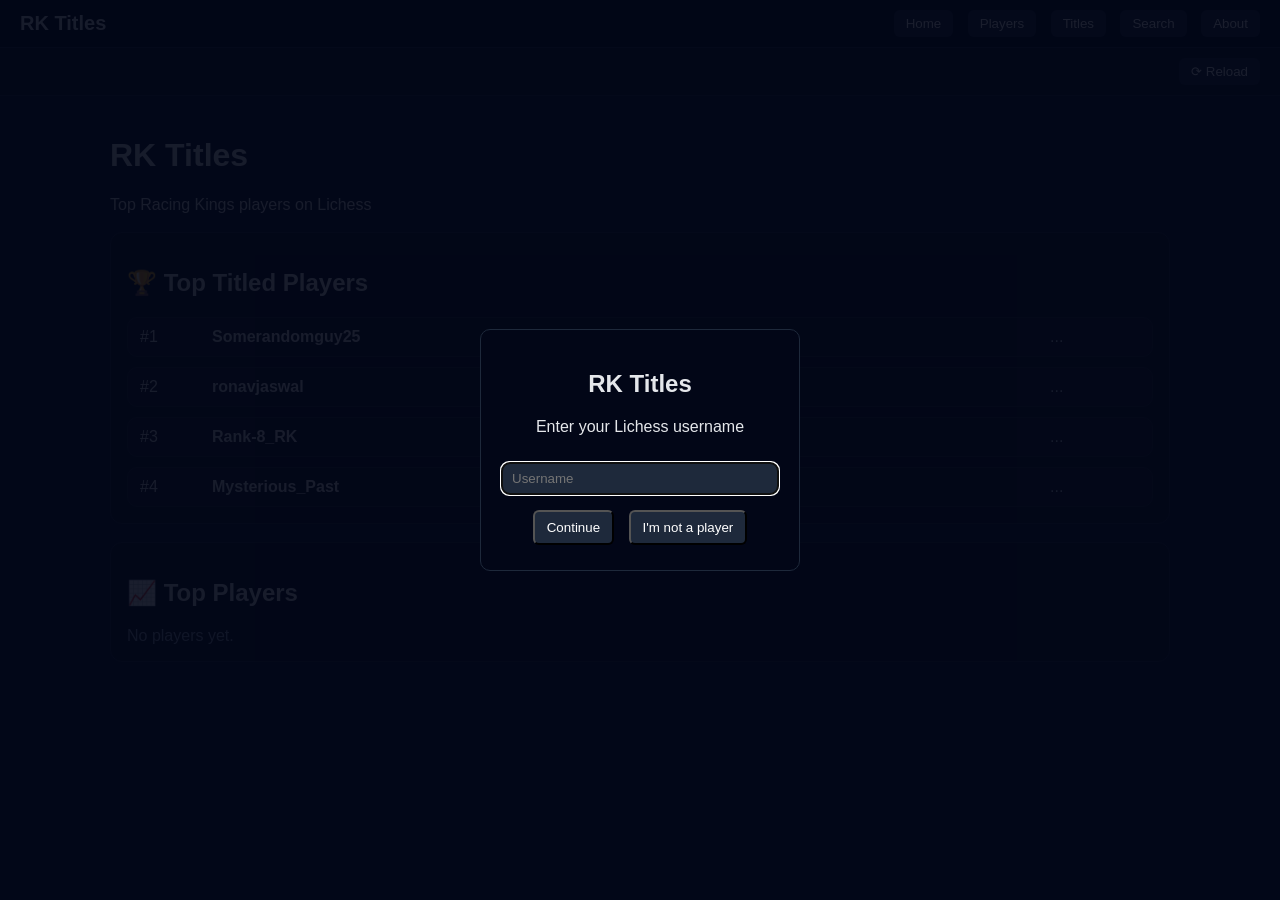
==== index.html @ bd54e78e "Update index.html" ====
<!DOCTYPE html>
<html lang="en">
<head>
  <meta charset="UTF-8">
  <title>RK Titles</title>
  <meta name="viewport" content="width=device-width, initial-scale=1.0">

  <!-- Styles -->
  <link rel="stylesheet" href="styles/main.css">
</head>
<body>

  <!-- 🔝 NAVBAR -->
  <header id="navbar">
    <div class="nav-left">RK Titles</div>
    <nav class="nav-links">
      <button onclick="navigate('home')">Home</button>
      <button onclick="navigate('players')">Players</button>
      <button onclick="navigate('titles')">Titles</button>
      <button id="youNavBtn" onclick="navigate('you')" class="hidden">Profile</button>
      <button onclick="navigate('player-search')">Search</button>
      <button onclick="navigate('about')">About</button>
    </nav>
  </header>

  <!-- 🔄 PAGE RELOAD BUTTON -->
  <div class="reload-bar">
    <button onclick="reloadPage()">⟳ Reload</button>
  </div>

  <!-- 📦 MAIN APP -->
  <main id="app">
    <!-- Pages will be rendered here -->
  </main>

  <!-- ⏳ GLOBAL SPINNER -->
  <div id="globalSpinner" class="spinner-overlay hidden">
    <div class="spinner"></div>
  </div>

  <!-- 🚪 USERNAME POPUP -->
  <div id="userPopup" class="popup-overlay hidden">
    <div class="popup">
      <h2>RK Titles</h2>
      <p>Enter your Lichess username</p>

      <input id="usernameInput" type="text" placeholder="Username">

      <div class="popup-buttons">
        <button onclick="submitUsername()">Continue</button>
        <button onclick="skipUsername()">I'm not a player</button>
      </div>

      <p id="popupError" class="error hidden">User not found. Try again.</p>
    </div>
  </div>

  <!-- Scripts (order matters later) -->
  <script src="js/state.js"></script>
  <script src="js/api.js"></script>
  <script src="js/pages/home.js"></script>
  <script src="js/pages/players.js"></script>
  <script src="js/pages/player-search.js"></script>
  <script src="js/pages/titles.js"></script>
  <script src="js/pages/you.js"></script>
  <script src="js/router.js"></script>
  <script src="js/ui.js"></script>
  <script src="js/main.js"></script>

</body>
</html>
---- styles/main.css ----
/* 🌑 Global */
* {
  box-sizing: border-box;
}

body {
  margin: 0;
  font-family: Arial, sans-serif;
  background: #0f172a;
  color: #e5e7eb;
  overflow-x: hidden;
}

/* 🔝 Navbar */
#navbar {
  display: flex;
  justify-content: space-between;
  align-items: center;
  background: #020617;
  padding: 10px 20px;
  border-bottom: 1px solid #1e293b;
  position: sticky;
  top: 0;
  z-index: 20;
}

.nav-left {
  font-size: 20px;
  font-weight: bold;
}

.nav-links button {
  margin-left: 10px;
  padding: 6px 12px;
  background: #1e293b;
  border: none;
  color: white;
  cursor: pointer;
  border-radius: 6px;
}

.nav-links button:hover {
  background: #334155;
}

/* 🔄 Reload bar */
.reload-bar {
  padding: 10px 20px;
  text-align: right;
  border-bottom: 1px solid #1e293b;
  background: #0b1220;
}

.reload-bar button {
  padding: 6px 12px;
  cursor: pointer;
  border: none;
  border-radius: 6px;
  background: #1e293b;
  color: #fff;
}

.reload-bar button:hover {
  background: #334155;
}

/* 📦 Main */
#app {
  padding: 20px;
  max-width: 1100px;
  margin: 0 auto;
}

.section-card {
  margin: 18px 0;
  padding: 16px;
  border: 1px solid #1e293b;
  border-radius: 12px;
  background: #0b1220;
}

.player-list {
  display: grid;
  gap: 10px;
}

/* ===== DESKTOP TABLE (FIXED) ===== */
.table-header,
.player-row {
  display: grid;
  grid-template-columns: 60px 1fr 90px;
  gap: 12px;
  align-items: center;
  padding: 10px 12px;
  border-radius: 10px;
}

.player-row {
  background: #111827;
  border: 1px solid #1f2937;
}

.table-header {
  color: #94a3b8;
  font-size: 13px;
}

/* Text */
.player-name {
  font-weight: 600;
}

.player-rating,
.player-rank {
  color: #cbd5e1;
}

.rating-col {
  text-align: right;
  font-variant-numeric: tabular-nums;
}

/* Badges */
.badge {
  display: inline-block;
  margin-left: 8px;
  padding: 2px 8px;
  border-radius: 999px;
  background: #1d4ed8;
  color: #fff;
  font-size: 12px;
}

.special {
  border-left: 5px solid #cc66ff;
}

/* Highlight */
.player-row.titled {
  background: linear-gradient(90deg, rgba(255,215,0,0.15), transparent);
}

.muted {
  color: #94a3b8;
}

/* ⏳ Spinner */
.spinner-overlay {
  position: fixed;
  inset: 0;
  background: rgba(2, 6, 23, 0.8);
  display: flex;
  align-items: center;
  justify-content: center;
  z-index: 100;
}

.spinner {
  width: 50px;
  height: 50px;
  border: 5px solid #334155;
  border-top: 5px solid #38bdf8;
  border-radius: 50%;
  animation: spin 1s linear infinite;
}

@keyframes spin {
  to {
    transform: rotate(360deg);
  }
}

/* 🚪 Popup */
.popup-overlay {
  position: fixed;
  inset: 0;
  background: rgba(2, 6, 23, 0.9);
  display: flex;
  align-items: center;
  justify-content: center;
  z-index: 110;
}

.popup {
  background: #020617;
  padding: 20px;
  border-radius: 10px;
  text-align: center;
  width: 320px;
  border: 1px solid #1e293b;
}

.popup input {
  width: 100%;
  padding: 8px 10px;
  margin: 10px 0;
  background: #1e293b;
  border: 1px solid #334155;
  border-radius: 8px;
  color: white;
}

.popup-buttons button {
  margin: 5px;
  padding: 8px 12px;
  border-radius: 6px;
  background: #1e293b;
  color: white;
}

/* Skeleton */
.skeleton {
  display: inline-block;
  min-width: 80px;
  height: 14px;
  border-radius: 6px;
  background: linear-gradient(90deg, #1e293b 25%, #334155 50%, #1e293b 75%);
  background-size: 200% 100%;
  animation: shimmer 1.2s infinite;
}

@keyframes shimmer {
  0% { background-position: 200% 0; }
  100% { background-position: -200% 0; }
}

/* Titles grid */
.titles-grid {
  display: grid;
  grid-template-columns: repeat(auto-fit, minmax(250px, 1fr));
  gap: 15px;
}

.title-card {
  padding: 15px;
  border-radius: 12px;
  background: #1e1e1e;
  color: white;
  box-shadow: 0 4px 10px rgba(0,0,0,0.3);
  transition: transform 0.2s ease;
}

.title-card:hover {
  transform: translateY(-5px);
}

/* Tier colors */
.elite { border-left: 5px solid #ff4d4d; }
.grand { border-left: 5px solid #ff9933; }
.master { border-left: 5px solid #ffd700; }
.candidate { border-left: 5px solid #4da6ff; }
.candidate-light { border-left: 5px solid #66ccff; }
.intermediate { border-left: 5px solid #66ff99; }
.beginner { border-left: 5px solid #cccccc; }

/* ===== MOBILE (BEST PRACTICE) ===== */
@media (max-width: 768px) {

  #app {
    padding: 12px;
  }

  #navbar {
    flex-direction: column;
    align-items: flex-start;
    gap: 10px;
  }

  .nav-links {
    display: flex;
    flex-wrap: wrap;
    gap: 8px;
  }

  .nav-links button {
    margin-left: 0;
  }

  .table-header {
    display: none;
  }

  .player-row {
    display: block;
    padding: 12px;
  }

  .player-row span {
    display: flex;
    justify-content: space-between;
    padding: 4px 0;
  }

  .player-row span::before {
    content: attr(data-label);
    color: #94a3b8;
    font-size: 12px;
  }
}
/* PROFILE CARD */
.profile-card {
  background: var(--card-bg, #111);
  padding: 20px;
  border-radius: 16px;
  box-shadow: 0 8px 24px rgba(0,0,0,0.3);
}

/* HEADER */
.profile-header {
  display: flex;
  justify-content: space-between;
  align-items: center;
  margin-bottom: 20px;
}

.profile-actions {
  display: flex;
  gap: 10px;
}

/* LICHESS BUTTON */
.lichess-btn {
  text-decoration: none;
  background: #2e7d32;
  color: white;
  padding: 8px 12px;
  border-radius: 8px;
  font-weight: 500;
  transition: 0.2s;
}

.lichess-btn:hover {
  background: #1b5e20;
}

/* STATS GRID */
.stats-grid {
  display: grid;
  grid-template-columns: repeat(auto-fit, minmax(120px, 1fr));
  gap: 15px;
}

/* STAT CARD */
.stat-card {
  background: #1a1a1a;
  padding: 15px;
  border-radius: 12px;
  text-align: center;
}

.stat-card span {
  display: block;
  font-size: 0.9rem;
  color: #aaa;
  margin-bottom: 5px;
}

.stat-card strong {
  font-size: 1.4rem;
}
.about-card {
  max-width: 700px;
  margin-top: 20px;
  padding: 20px;
  border-radius: 12px;
  background: rgba(255, 255, 255, 0.04);
  line-height: 1.6;
}

.about-main {
  font-size: 18px;
  font-weight: 500;
}

.about-sub {
  opacity: 0.7;
  margin-bottom: 15px;
}

/* 🔥 Link styling (no underline, clean color) */
.about-card a {
  color: #4da3ff; /* adjust to your theme */
  text-decoration: none;
  font-weight: 500;
}

.about-card a:hover {
  text-decoration: underline;
}
.hidden {
  display: none !important;
}
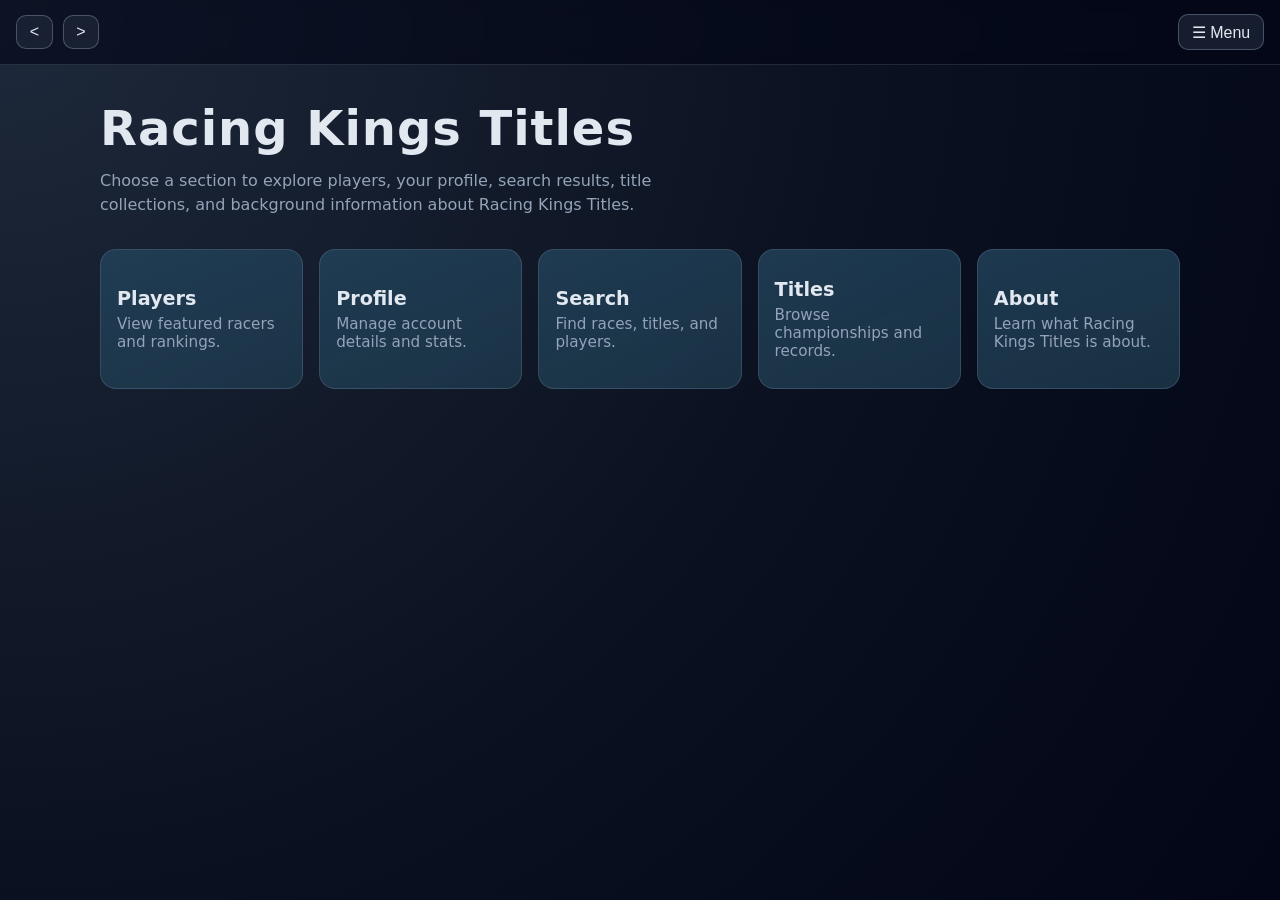
==== commit d8b54f5b: "Create index.html" ====
--- a/index.html
+++ b/index.html
@@ -1,71 +1,190 @@
 <!DOCTYPE html>
 <html lang="en">
 <head>
-  <meta charset="UTF-8">
-  <title>RK Titles</title>
-  <meta name="viewport" content="width=device-width, initial-scale=1.0">
+  <meta charset="UTF-8" />
+  <meta name="viewport" content="width=device-width, initial-scale=1.0" />
+  <title>Racing Kings Titles</title>
+  <style>
+    :root {
+      --bg: #0f172a;
+      --card: rgba(30, 41, 59, 0.78);
+      --accent: #22d3ee;
+      --accent-2: #38bdf8;
+      --text: #e2e8f0;
+      --muted: #94a3b8;
+    }
 
-  <!-- Styles -->
-  <link rel="stylesheet" href="styles/main.css">
+    * { box-sizing: border-box; }
+
+    body {
+      margin: 0;
+      min-height: 100vh;
+      font-family: Inter, system-ui, -apple-system, Segoe UI, Roboto, sans-serif;
+      color: var(--text);
+      background: radial-gradient(circle at top left, #1e293b, #0b1120 55%, #020617);
+      overflow-x: hidden;
+    }
+
+    .top-bar {
+      position: sticky;
+      top: 0;
+      z-index: 5;
+      display: flex;
+      align-items: center;
+      justify-content: space-between;
+      padding: 0.9rem 1rem;
+      backdrop-filter: blur(8px);
+      background: rgba(2, 6, 23, 0.6);
+      border-bottom: 1px solid rgba(148, 163, 184, 0.2);
+    }
+
+    .nav-left, .nav-right { display: flex; gap: 0.6rem; }
+
+    .icon-btn {
+      border: 1px solid rgba(148, 163, 184, 0.4);
+      color: var(--text);
+      background: rgba(30, 41, 59, 0.7);
+      border-radius: 10px;
+      padding: 0.45rem 0.8rem;
+      font-size: 1rem;
+      cursor: pointer;
+      transition: transform 0.2s ease, border-color 0.2s ease;
+    }
+
+    .icon-btn:hover {
+      transform: translateY(-2px);
+      border-color: var(--accent);
+    }
+
+    main {
+      width: min(1080px, 92%);
+      margin: 2.2rem auto 3rem;
+    }
+
+    h1 {
+      margin: 0;
+      font-size: clamp(1.8rem, 4vw, 3rem);
+      letter-spacing: 0.02em;
+    }
+
+    .subtitle {
+      margin: 0.8rem 0 2rem;
+      color: var(--muted);
+      max-width: 60ch;
+      line-height: 1.5;
+    }
+
+    .grid {
+      display: grid;
+      grid-template-columns: repeat(auto-fit, minmax(200px, 1fr));
+      gap: 1rem;
+    }
+
+    .option {
+      background: linear-gradient(160deg, rgba(56,189,248,0.14), rgba(34,211,238,0.08)), var(--card);
+      border: 1px solid rgba(148, 163, 184, 0.22);
+      border-radius: 16px;
+      min-height: 140px;
+      display: flex;
+      flex-direction: column;
+      justify-content: center;
+      align-items: flex-start;
+      padding: 1rem;
+      text-decoration: none;
+      color: var(--text);
+      transition: transform 0.25s ease, border-color 0.25s ease, box-shadow 0.25s ease;
+      animation: fadeInUp 0.65s ease both;
+    }
+
+    .option:nth-child(2) { animation-delay: 0.1s; }
+    .option:nth-child(3) { animation-delay: 0.2s; }
+    .option:nth-child(4) { animation-delay: 0.3s; }
+    .option:nth-child(5) { animation-delay: 0.4s; }
+
+    .option:hover {
+      transform: translateY(-6px);
+      border-color: var(--accent-2);
+      box-shadow: 0 15px 28px rgba(2, 132, 199, 0.22);
+    }
+
+    .option h2 { margin: 0 0 0.35rem; font-size: 1.2rem; text-transform: capitalize; }
+    .option p { margin: 0; color: var(--muted); font-size: 0.95rem; }
+
+    .menu-panel {
+      margin-top: 1rem;
+      border: 1px solid rgba(148, 163, 184, 0.28);
+      border-radius: 12px;
+      padding: 0.8rem;
+      background: rgba(15, 23, 42, 0.8);
+      display: none;
+    }
+
+    .menu-panel.open { display: block; }
+
+    .menu-panel a {
+      color: var(--text);
+      margin-right: 0.8rem;
+      text-decoration: none;
+      font-size: 0.95rem;
+    }
+
+    @keyframes fadeInUp {
+      from { opacity: 0; transform: translateY(20px); }
+      to { opacity: 1; transform: translateY(0); }
+    }
+  </style>
 </head>
 <body>
-
-  <!-- 🔝 NAVBAR -->
-  <header id="navbar">
-    <div class="nav-left">RK Titles</div>
-    <nav class="nav-links">
-      <button onclick="navigate('home')">Home</button>
-      <button onclick="navigate('players')">Players</button>
-      <button onclick="navigate('titles')">Titles</button>
-      <button id="youNavBtn" onclick="navigate('you')" class="hidden">Profile</button>
-      <button onclick="navigate('player-search')">Search</button>
-      <button onclick="navigate('about')">About</button>
-    </nav>
+  <header class="top-bar">
+    <div class="nav-left">
+      <button class="icon-btn" id="backBtn" aria-label="Go back">&lt;</button>
+      <button class="icon-btn" id="forwardBtn" aria-label="Go forward">&gt;</button>
+    </div>
+    <div class="nav-right">
+      <button class="icon-btn" id="menuBtn" aria-label="Open menu">☰ Menu</button>
+    </div>
   </header>
 
-  <!-- 🔄 PAGE RELOAD BUTTON -->
-  <div class="reload-bar">
-    <button onclick="reloadPage()">⟳ Reload</button>
-  </div>
+  <main>
+    <h1>Racing Kings Titles</h1>
+    <p class="subtitle">Choose a section to explore players, your profile, search results, title collections, and background information about Racing Kings Titles.</p>
 
-  <!-- 📦 MAIN APP -->
-  <main id="app">
-    <!-- Pages will be rendered here -->
+    <section class="grid" id="optionsGrid"></section>
+
+    <nav id="menuPanel" class="menu-panel" aria-label="Quick Menu"></nav>
   </main>
 
-  <!-- ⏳ GLOBAL SPINNER -->
-  <div id="globalSpinner" class="spinner-overlay hidden">
-    <div class="spinner"></div>
-  </div>
+  <script>
+    const pages = [
+      { slug: 'players', label: 'Players', desc: 'View featured racers and rankings.' },
+      { slug: 'profile', label: 'Profile', desc: 'Manage account details and stats.' },
+      { slug: 'search', label: 'Search', desc: 'Find races, titles, and players.' },
+      { slug: 'titles', label: 'Titles', desc: 'Browse championships and records.' },
+      { slug: 'about', label: 'About', desc: 'Learn what Racing Kings Titles is about.' }
+    ];
 
-  <!-- 🚪 USERNAME POPUP -->
-  <div id="userPopup" class="popup-overlay hidden">
-    <div class="popup">
-      <h2>RK Titles</h2>
-      <p>Enter your Lichess username</p>
+    const optionsGrid = document.getElementById('optionsGrid');
+    const menuPanel = document.getElementById('menuPanel');
 
-      <input id="usernameInput" type="text" placeholder="Username">
+    pages.forEach((page) => {
+      const card = document.createElement('a');
+      card.href = `${page.slug}.html`;
+      card.className = 'option';
+      card.innerHTML = `<h2>${page.label}</h2><p>${page.desc}</p>`;
+      optionsGrid.appendChild(card);
 
-      <div class="popup-buttons">
-        <button onclick="submitUsername()">Continue</button>
-        <button onclick="skipUsername()">I'm not a player</button>
-      </div>
+      const link = document.createElement('a');
+      link.href = `${page.slug}.html`;
+      link.textContent = page.label;
+      menuPanel.appendChild(link);
+    });
 
-      <p id="popupError" class="error hidden">User not found. Try again.</p>
-    </div>
-  </div>
+    document.getElementById('menuBtn').addEventListener('click', () => {
+      menuPanel.classList.toggle('open');
+    });
 
-  <!-- Scripts (order matters later) -->
-  <script src="js/state.js"></script>
-  <script src="js/api.js"></script>
-  <script src="js/pages/home.js"></script>
-  <script src="js/pages/players.js"></script>
-  <script src="js/pages/player-search.js"></script>
-  <script src="js/pages/titles.js"></script>
-  <script src="js/pages/you.js"></script>
-  <script src="js/router.js"></script>
-  <script src="js/ui.js"></script>
-  <script src="js/main.js"></script>
-
+    document.getElementById('backBtn').addEventListener('click', () => history.back());
+    document.getElementById('forwardBtn').addEventListener('click', () => history.forward());
+  </script>
 </body>
 </html>
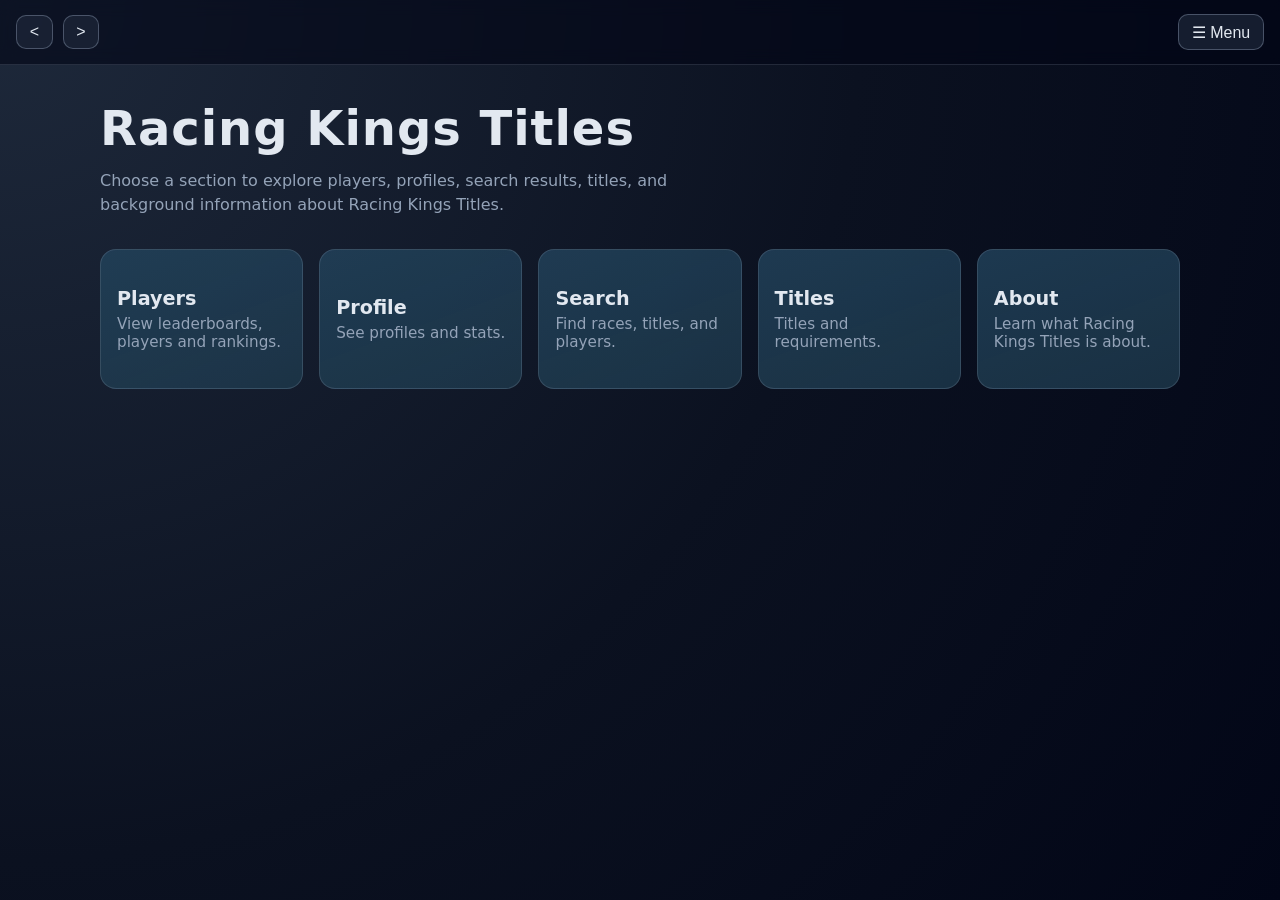
==== commit 4f8068bf: "Update index.html" ====
--- a/index.html
+++ b/index.html
@@ -147,7 +147,7 @@
 
   <main>
     <h1>Racing Kings Titles</h1>
-    <p class="subtitle">Choose a section to explore players, your profile, search results, title collections, and background information about Racing Kings Titles.</p>
+    <p class="subtitle">Choose a section to explore players, profiles, search results, titles, and background information about Racing Kings Titles.</p>
 
     <section class="grid" id="optionsGrid"></section>
 
@@ -156,10 +156,10 @@
 
   <script>
     const pages = [
-      { slug: 'players', label: 'Players', desc: 'View featured racers and rankings.' },
-      { slug: 'profile', label: 'Profile', desc: 'Manage account details and stats.' },
+      { slug: 'players', label: 'Players', desc: 'View leaderboards, players and rankings.' },
+      { slug: 'profile', label: 'Profile', desc: 'See profiles and stats.' },
       { slug: 'search', label: 'Search', desc: 'Find races, titles, and players.' },
-      { slug: 'titles', label: 'Titles', desc: 'Browse championships and records.' },
+      { slug: 'titles', label: 'Titles', desc: 'Titles and requirements.' },
       { slug: 'about', label: 'About', desc: 'Learn what Racing Kings Titles is about.' }
     ];
 
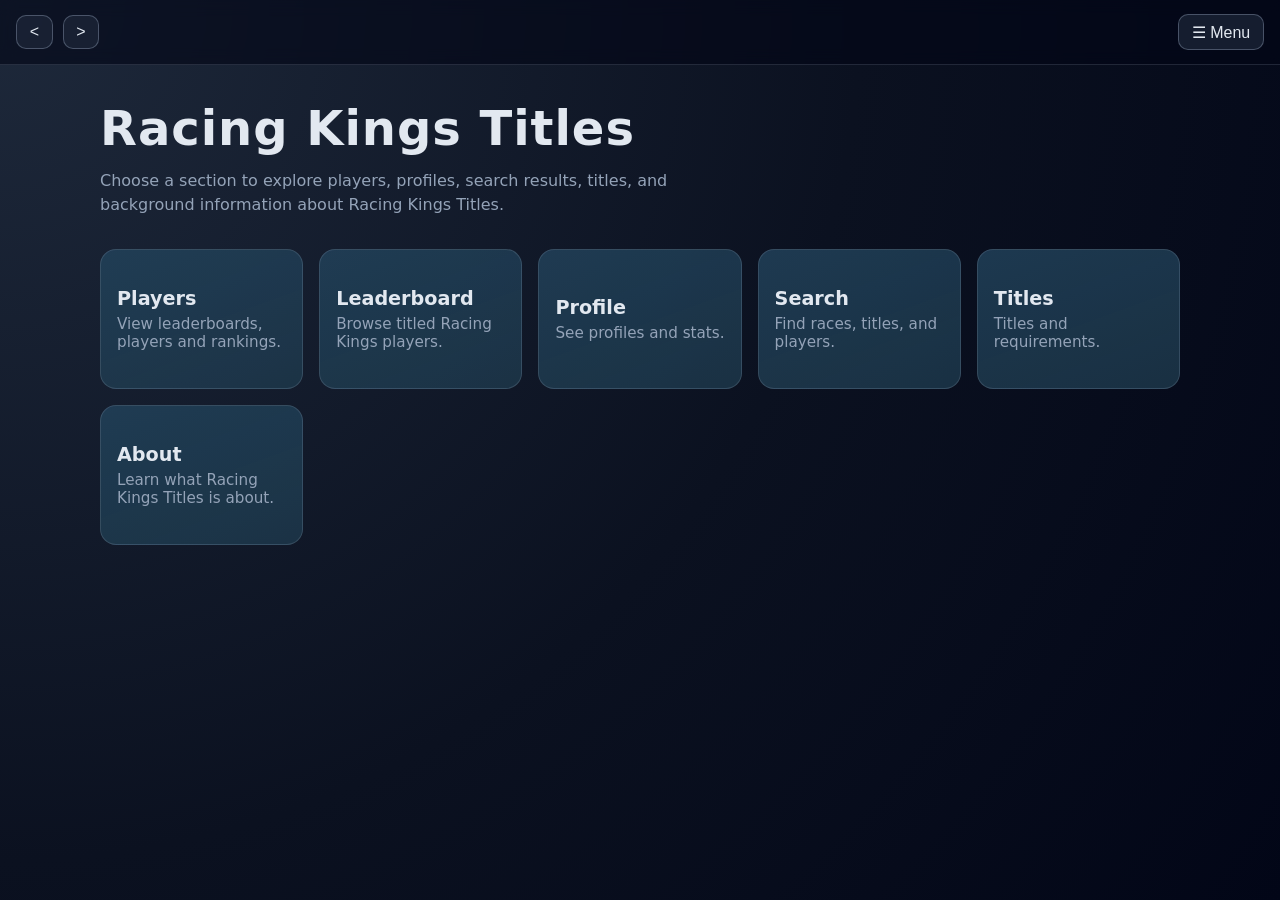
==== commit 182efad8: "Update index.html" ====
--- a/index.html
+++ b/index.html
@@ -157,6 +157,7 @@
   <script>
     const pages = [
       { slug: 'players', label: 'Players', desc: 'View leaderboards, players and rankings.' },
+      { slug: 'leaderboard', label: 'Leaderboard', desc: 'Browse titled Racing Kings players.' },
       { slug: 'profile', label: 'Profile', desc: 'See profiles and stats.' },
       { slug: 'search', label: 'Search', desc: 'Find races, titles, and players.' },
       { slug: 'titles', label: 'Titles', desc: 'Titles and requirements.' },
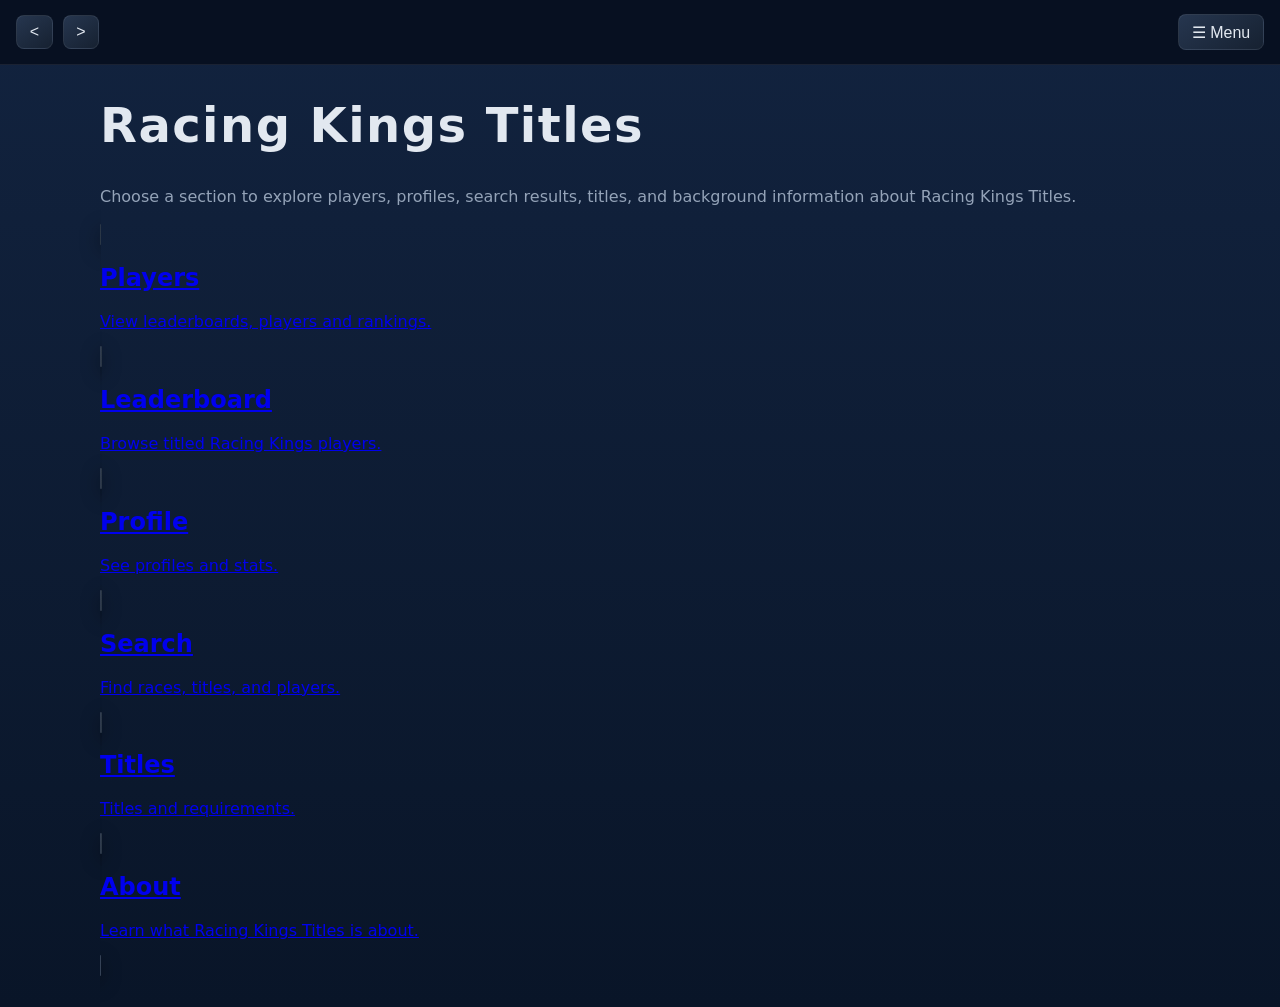
==== commit 626d84ee: "Update index.html" ====
--- a/index.html
+++ b/index.html
@@ -4,135 +4,8 @@
   <meta charset="UTF-8" />
   <meta name="viewport" content="width=device-width, initial-scale=1.0" />
   <title>Racing Kings Titles</title>
-  <style>
-    :root {
-      --bg: #0f172a;
-      --card: rgba(30, 41, 59, 0.78);
-      --accent: #22d3ee;
-      --accent-2: #38bdf8;
-      --text: #e2e8f0;
-      --muted: #94a3b8;
-    }
-
-    * { box-sizing: border-box; }
-
-    body {
-      margin: 0;
-      min-height: 100vh;
-      font-family: Inter, system-ui, -apple-system, Segoe UI, Roboto, sans-serif;
-      color: var(--text);
-      background: radial-gradient(circle at top left, #1e293b, #0b1120 55%, #020617);
-      overflow-x: hidden;
-    }
-
-    .top-bar {
-      position: sticky;
-      top: 0;
-      z-index: 5;
-      display: flex;
-      align-items: center;
-      justify-content: space-between;
-      padding: 0.9rem 1rem;
-      backdrop-filter: blur(8px);
-      background: rgba(2, 6, 23, 0.6);
-      border-bottom: 1px solid rgba(148, 163, 184, 0.2);
-    }
-
-    .nav-left, .nav-right { display: flex; gap: 0.6rem; }
-
-    .icon-btn {
-      border: 1px solid rgba(148, 163, 184, 0.4);
-      color: var(--text);
-      background: rgba(30, 41, 59, 0.7);
-      border-radius: 10px;
-      padding: 0.45rem 0.8rem;
-      font-size: 1rem;
-      cursor: pointer;
-      transition: transform 0.2s ease, border-color 0.2s ease;
-    }
-
-    .icon-btn:hover {
-      transform: translateY(-2px);
-      border-color: var(--accent);
-    }
-
-    main {
-      width: min(1080px, 92%);
-      margin: 2.2rem auto 3rem;
-    }
-
-    h1 {
-      margin: 0;
-      font-size: clamp(1.8rem, 4vw, 3rem);
-      letter-spacing: 0.02em;
-    }
-
-    .subtitle {
-      margin: 0.8rem 0 2rem;
-      color: var(--muted);
-      max-width: 60ch;
-      line-height: 1.5;
-    }
-
-    .grid {
-      display: grid;
-      grid-template-columns: repeat(auto-fit, minmax(200px, 1fr));
-      gap: 1rem;
-    }
-
-    .option {
-      background: linear-gradient(160deg, rgba(56,189,248,0.14), rgba(34,211,238,0.08)), var(--card);
-      border: 1px solid rgba(148, 163, 184, 0.22);
-      border-radius: 16px;
-      min-height: 140px;
-      display: flex;
-      flex-direction: column;
-      justify-content: center;
-      align-items: flex-start;
-      padding: 1rem;
-      text-decoration: none;
-      color: var(--text);
-      transition: transform 0.25s ease, border-color 0.25s ease, box-shadow 0.25s ease;
-      animation: fadeInUp 0.65s ease both;
-    }
-
-    .option:nth-child(2) { animation-delay: 0.1s; }
-    .option:nth-child(3) { animation-delay: 0.2s; }
-    .option:nth-child(4) { animation-delay: 0.3s; }
-    .option:nth-child(5) { animation-delay: 0.4s; }
-
-    .option:hover {
-      transform: translateY(-6px);
-      border-color: var(--accent-2);
-      box-shadow: 0 15px 28px rgba(2, 132, 199, 0.22);
-    }
-
-    .option h2 { margin: 0 0 0.35rem; font-size: 1.2rem; text-transform: capitalize; }
-    .option p { margin: 0; color: var(--muted); font-size: 0.95rem; }
-
-    .menu-panel {
-      margin-top: 1rem;
-      border: 1px solid rgba(148, 163, 184, 0.28);
-      border-radius: 12px;
-      padding: 0.8rem;
-      background: rgba(15, 23, 42, 0.8);
-      display: none;
-    }
-
-    .menu-panel.open { display: block; }
-
-    .menu-panel a {
-      color: var(--text);
-      margin-right: 0.8rem;
-      text-decoration: none;
-      font-size: 0.95rem;
-    }
-
-    @keyframes fadeInUp {
-      from { opacity: 0; transform: translateY(20px); }
-      to { opacity: 1; transform: translateY(0); }
-    }
-  </style>
+  <link rel="stylesheet" href="css/global.css">
+  
 </head>
 <body>
   <header class="top-bar">
--- a/css/global.css
+++ b/css/global.css
@@ -0,0 +1,223 @@
+:root {
+  --bg-dark: #050b18;
+  --bg-mid: #091528;
+  --bg-light: #12233f;
+
+  --card-light: #243248;
+  --card-dark: #182536;
+
+  --silver: #c7d2e0;
+  --silver-bright: #eef4ff;
+  --gold: #d4af37;
+
+  --text: #e2e8f0;
+  --muted: #94a3b8;
+}
+
+* {
+  box-sizing: border-box;
+}
+
+@keyframes oceanWave {
+  0% {
+    background-position: 0% 50%;
+  }
+
+  50% {
+    background-position: 100% 50%;
+  }
+
+  100% {
+    background-position: 0% 50%;
+  }
+}
+
+body {
+  margin: 0;
+  min-height: 100vh;
+
+  font-family:
+    Inter,
+    system-ui,
+    -apple-system,
+    sans-serif;
+
+  color: var(--text);
+
+  background:
+    linear-gradient(
+      180deg,
+      var(--bg-light),
+      var(--bg-mid),
+      var(--bg-dark)
+    );
+
+  background-size: 200% 200%;
+
+  animation: oceanWave 20s ease-in-out infinite;
+
+  overflow-x: hidden;
+}
+
+/* ---------- Top Bar ---------- */
+
+.top-bar {
+  position: sticky;
+  top: 0;
+  z-index: 100;
+
+  display: flex;
+  justify-content: space-between;
+  align-items: center;
+
+  padding: 0.9rem 1rem;
+
+  backdrop-filter: blur(10px);
+
+  background: rgba(5, 11, 24, 0.75);
+
+  border-bottom: 1px solid rgba(255,255,255,0.08);
+}
+
+.nav-left,
+.nav-right {
+  display: flex;
+  gap: 0.6rem;
+}
+
+/* ---------- Buttons ---------- */
+
+.icon-btn {
+  background:
+    linear-gradient(
+      145deg,
+      #26364f,
+      #162131
+    );
+
+  border: 1px solid rgba(255,255,255,0.08);
+
+  color: var(--text);
+
+  border-radius: 8px;
+
+  padding: 0.45rem 0.8rem;
+
+  font-size: 1rem;
+
+  cursor: pointer;
+
+  transition:
+    transform 0.2s ease,
+    border-color 0.2s ease,
+    box-shadow 0.2s ease;
+}
+
+.icon-btn:hover {
+  transform: translateY(-2px);
+
+  border-color: var(--gold);
+
+  box-shadow:
+    0 0 12px rgba(212,175,55,0.25);
+}
+
+/* ---------- Menu ---------- */
+
+.menu-panel {
+  display: none;
+
+  margin: 1rem;
+
+  padding: 1rem;
+
+  border-radius: 14px;
+
+  background:
+    linear-gradient(
+      145deg,
+      var(--card-light),
+      var(--card-dark)
+    );
+
+  border: 1px solid rgba(255,255,255,0.08);
+
+  box-shadow:
+    inset 1px 1px 0 rgba(255,255,255,0.05),
+    inset -1px -1px 0 rgba(0,0,0,0.25),
+    0 6px 20px rgba(0,0,0,0.35);
+}
+
+.menu-panel.open {
+  display: block;
+}
+
+.menu-panel a {
+  color: var(--silver);
+
+  text-decoration: none;
+
+  margin-right: 1rem;
+
+  transition: color 0.2s ease;
+}
+
+.menu-panel a:hover {
+  color: var(--gold);
+}
+
+/* ---------- Main ---------- */
+
+main {
+  width: min(1080px, 92%);
+  margin: 2rem auto;
+}
+
+h1 {
+  margin-top: 0;
+
+  font-size: clamp(2rem, 4vw, 3rem);
+
+  font-weight: 700;
+
+  letter-spacing: 0.03em;
+}
+
+.subtitle {
+  color: var(--muted);
+  line-height: 1.5;
+}
+
+/* ---------- Shared Card Style ---------- */
+
+.option,
+.player-card,
+.card {
+  background:
+    linear-gradient(
+      145deg,
+      var(--card-light),
+      var(--card-dark)
+    );
+
+  border: 1px solid rgba(255,255,255,0.08);
+
+  border-radius: 14px;
+
+  box-shadow:
+    inset 1px 1px 0 rgba(255,255,255,0.05),
+    inset -1px -1px 0 rgba(0,0,0,0.25),
+    0 6px 20px rgba(0,0,0,0.35);
+}
+
+.option {
+  transition:
+    transform 0.25s ease,
+    border-color 0.25s ease;
+}
+
+.option:hover {
+  transform: translateY(-4px);
+
+  border-color: var(--gold);
+}
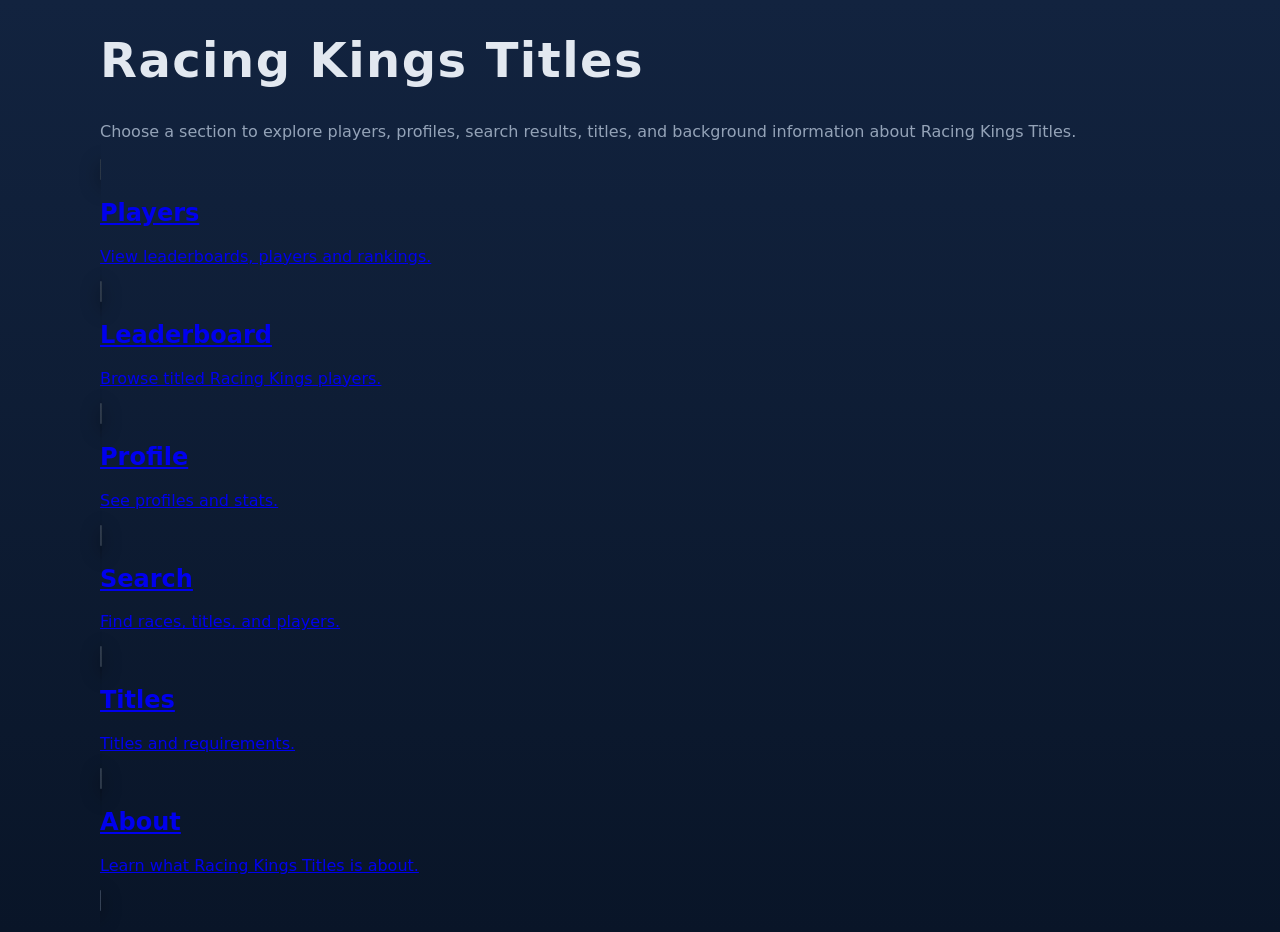
==== commit 9aa5d1fe: "Update index.html" ====
--- a/index.html
+++ b/index.html
@@ -8,16 +8,7 @@
   
 </head>
 <body>
-  <header class="top-bar">
-    <div class="nav-left">
-      <button class="icon-btn" id="backBtn" aria-label="Go back">&lt;</button>
-      <button class="icon-btn" id="forwardBtn" aria-label="Go forward">&gt;</button>
-    </div>
-    <div class="nav-right">
-      <button class="icon-btn" id="menuBtn" aria-label="Open menu">☰ Menu</button>
-    </div>
-  </header>
-
+  
   <main>
     <h1>Racing Kings Titles</h1>
     <p class="subtitle">Choose a section to explore players, profiles, search results, titles, and background information about Racing Kings Titles.</p>
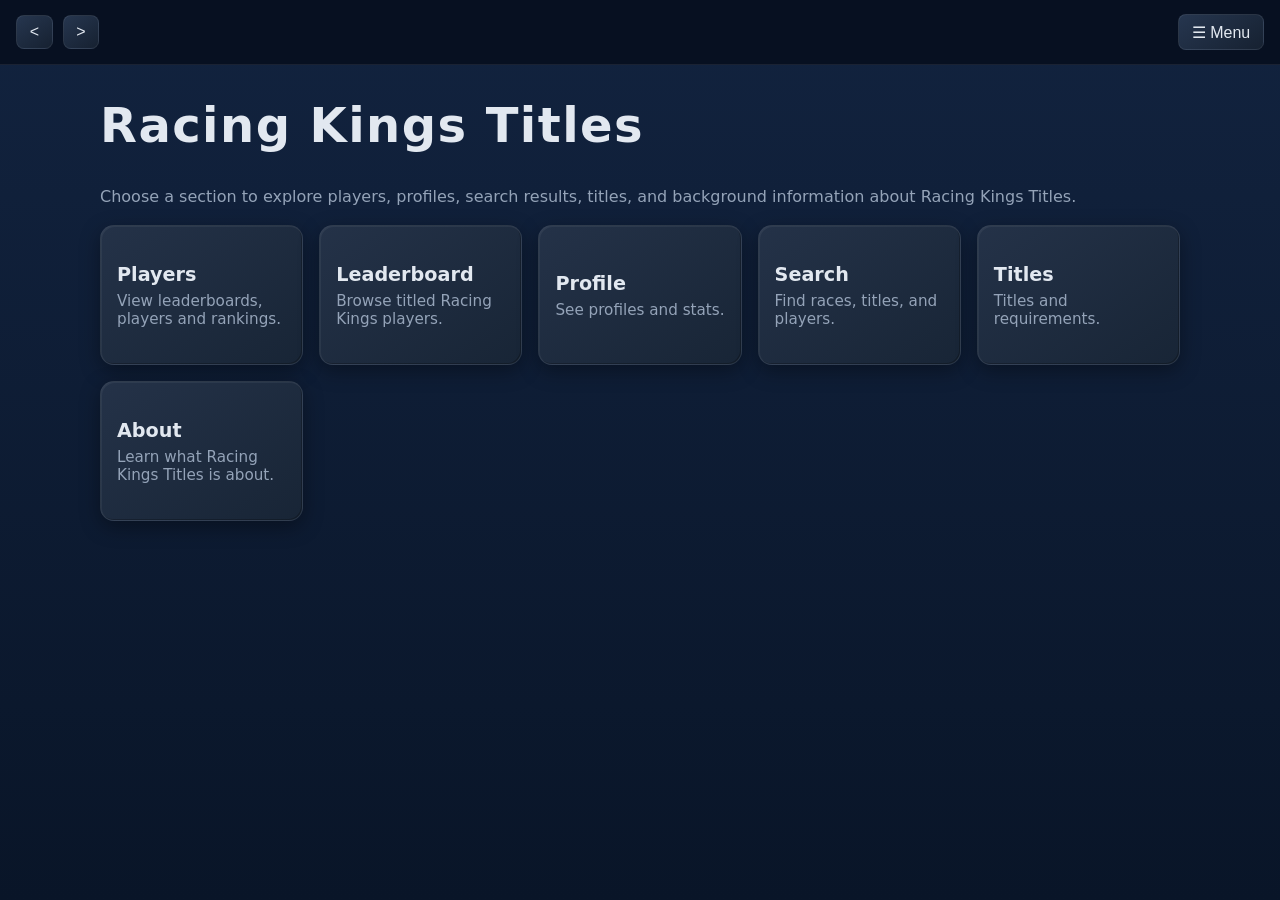
==== commit df88613a: "Create index.html" ====
--- a/index.html
+++ b/index.html
@@ -3,53 +3,150 @@
 <head>
   <meta charset="UTF-8" />
   <meta name="viewport" content="width=device-width, initial-scale=1.0" />
+
   <title>Racing Kings Titles</title>
+
   <link rel="stylesheet" href="css/global.css">
-  
+
+  <style>
+    .grid {
+      display: grid;
+      grid-template-columns: repeat(auto-fit, minmax(200px, 1fr));
+      gap: 1rem;
+    }
+
+    .option {
+      min-height: 140px;
+
+      display: flex;
+      flex-direction: column;
+      justify-content: center;
+      align-items: flex-start;
+
+      padding: 1rem;
+
+      text-decoration: none;
+      color: var(--text);
+
+      animation: fadeInUp 0.65s ease both;
+    }
+
+    .option:nth-child(2) { animation-delay: 0.1s; }
+    .option:nth-child(3) { animation-delay: 0.2s; }
+    .option:nth-child(4) { animation-delay: 0.3s; }
+    .option:nth-child(5) { animation-delay: 0.4s; }
+    .option:nth-child(6) { animation-delay: 0.5s; }
+
+    .option h2 {
+      margin: 0 0 0.35rem;
+      font-size: 1.2rem;
+    }
+
+    .option p {
+      margin: 0;
+      color: var(--muted);
+      font-size: 0.95rem;
+    }
+
+    @keyframes fadeInUp {
+      from {
+        opacity: 0;
+        transform: translateY(20px);
+      }
+
+      to {
+        opacity: 1;
+        transform: translateY(0);
+      }
+    }
+  </style>
 </head>
+
 <body>
-  
+
+  <header class="top-bar">
+    <div class="nav-left">
+      <button class="icon-btn" id="backBtn" aria-label="Go back">
+        &lt;
+      </button>
+
+      <button class="icon-btn" id="forwardBtn" aria-label="Go forward">
+        &gt;
+      </button>
+    </div>
+
+    <div class="nav-right">
+      <button class="icon-btn" id="menuBtn" aria-label="Open menu">
+        ☰ Menu
+      </button>
+    </div>
+  </header>
+
+  <nav id="menuPanel" class="menu-panel" aria-label="Quick Menu"></nav>
+
   <main>
     <h1>Racing Kings Titles</h1>
-    <p class="subtitle">Choose a section to explore players, profiles, search results, titles, and background information about Racing Kings Titles.</p>
+
+    <p class="subtitle">
+      Choose a section to explore players, profiles, search results,
+      titles, and background information about Racing Kings Titles.
+    </p>
 
     <section class="grid" id="optionsGrid"></section>
-
-    <nav id="menuPanel" class="menu-panel" aria-label="Quick Menu"></nav>
   </main>
 
   <script>
     const pages = [
-      { slug: 'players', label: 'Players', desc: 'View leaderboards, players and rankings.' },
-      { slug: 'leaderboard', label: 'Leaderboard', desc: 'Browse titled Racing Kings players.' },
-      { slug: 'profile', label: 'Profile', desc: 'See profiles and stats.' },
-      { slug: 'search', label: 'Search', desc: 'Find races, titles, and players.' },
-      { slug: 'titles', label: 'Titles', desc: 'Titles and requirements.' },
-      { slug: 'about', label: 'About', desc: 'Learn what Racing Kings Titles is about.' }
+      {
+        slug: "players",
+        label: "Players",
+        desc: "View leaderboards, players and rankings."
+      },
+      {
+        slug: "leaderboard",
+        label: "Leaderboard",
+        desc: "Browse titled Racing Kings players."
+      },
+      {
+        slug: "profile",
+        label: "Profile",
+        desc: "See profiles and stats."
+      },
+      {
+        slug: "search",
+        label: "Search",
+        desc: "Find races, titles, and players."
+      },
+      {
+        slug: "titles",
+        label: "Titles",
+        desc: "Titles and requirements."
+      },
+      {
+        slug: "about",
+        label: "About",
+        desc: "Learn what Racing Kings Titles is about."
+      }
     ];
 
-    const optionsGrid = document.getElementById('optionsGrid');
-    const menuPanel = document.getElementById('menuPanel');
+    const optionsGrid = document.getElementById("optionsGrid");
 
     pages.forEach((page) => {
-      const card = document.createElement('a');
+      const card = document.createElement("a");
+
       card.href = `${page.slug}.html`;
-      card.className = 'option';
-      card.innerHTML = `<h2>${page.label}</h2><p>${page.desc}</p>`;
+      card.className = "option";
+
+      card.innerHTML = `
+        <h2>${page.label}</h2>
+        <p>${page.desc}</p>
+      `;
+
       optionsGrid.appendChild(card);
+    });
+  </script>
 
-      const link = document.createElement('a');
-      link.href = `${page.slug}.html`;
-      link.textContent = page.label;
-      menuPanel.appendChild(link);
-    });
+  <script src="js/menu.js"></script>
 
-    document.getElementById('menuBtn').addEventListener('click', () => {
-      menuPanel.classList.toggle('open');
-    });
-
-    document.getElementById('backBtn').addEventListener('click', () => history.back());
-    document.getElementById('forwardBtn').addEventListener('click', () => history.forward());
-  </script>
 </body>
 </html>
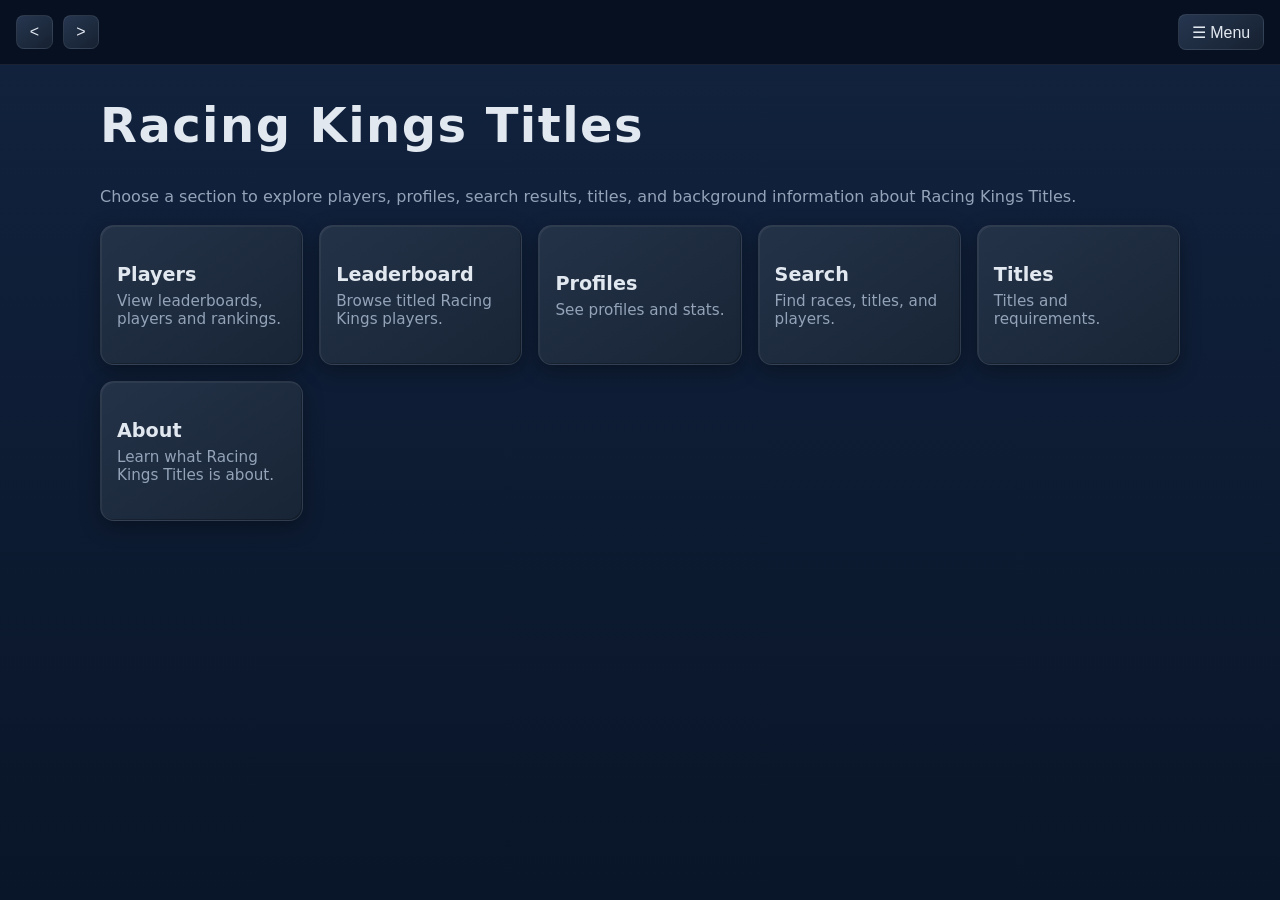
==== commit 4b76d913: "Update index.html" ====
--- a/index.html
+++ b/index.html
@@ -109,7 +109,7 @@
       },
       {
         slug: "profile",
-        label: "Profile",
+        label: "Profiles",
         desc: "See profiles and stats."
       },
       {
--- a/css/global.css
+++ b/css/global.css
@@ -121,15 +121,19 @@
   box-shadow:
     0 0 12px rgba(212,175,55,0.25);
 }
-
 /* ---------- Menu ---------- */
 
 .menu-panel {
+  position: fixed;
+  top: 65px;
+  right: 1rem;
+
   display: none;
-
-  margin: 1rem;
-
-  padding: 1rem;
+  flex-direction: column;
+
+  min-width: 220px;
+
+  padding: 0.5rem;
 
   border-radius: 14px;
 
@@ -141,6 +145,77 @@
     );
 
   border: 1px solid rgba(255,255,255,0.08);
+
+  box-shadow:
+    inset 1px 1px 0 rgba(255,255,255,0.05),
+    inset -1px -1px 0 rgba(0,0,0,0.25),
+    0 10px 30px rgba(0,0,0,0.45);
+
+  z-index: 999;
+}
+
+.menu-panel.open {
+  display: flex;
+}
+
+.menu-panel a {
+  display: block;
+
+  padding: 0.75rem 1rem;
+
+  border-radius: 8px;
+
+  color: var(--silver);
+
+  text-decoration: none;
+
+  transition:
+    background 0.2s ease,
+    color 0.2s ease;
+}
+
+.menu-panel a:hover {
+  background: rgba(255,255,255,0.06);
+  color: var(--gold);
+}
+
+/* ---------- Main ---------- */
+
+main {
+  width: min(1080px, 92%);
+  margin: 2rem auto;
+}
+
+h1 {
+  margin-top: 0;
+
+  font-size: clamp(2rem, 4vw, 3rem);
+
+  font-weight: 700;
+
+  letter-spacing: 0.03em;
+}
+
+.subtitle {
+  color: var(--muted);
+  line-height: 1.5;
+}
+
+/* ---------- Shared Card Style ---------- */
+
+.option,
+.player-card,
+.card {
+  background:
+    linear-gradient(
+      145deg,
+      var(--card-light),
+      var(--card-dark)
+    );
+
+  border: 1px solid rgba(255,255,255,0.08);
+
+  border-radius: 14px;
 
   box-shadow:
     inset 1px 1px 0 rgba(255,255,255,0.05),
@@ -148,68 +223,6 @@
     0 6px 20px rgba(0,0,0,0.35);
 }
 
-.menu-panel.open {
-  display: block;
-}
-
-.menu-panel a {
-  color: var(--silver);
-
-  text-decoration: none;
-
-  margin-right: 1rem;
-
-  transition: color 0.2s ease;
-}
-
-.menu-panel a:hover {
-  color: var(--gold);
-}
-
-/* ---------- Main ---------- */
-
-main {
-  width: min(1080px, 92%);
-  margin: 2rem auto;
-}
-
-h1 {
-  margin-top: 0;
-
-  font-size: clamp(2rem, 4vw, 3rem);
-
-  font-weight: 700;
-
-  letter-spacing: 0.03em;
-}
-
-.subtitle {
-  color: var(--muted);
-  line-height: 1.5;
-}
-
-/* ---------- Shared Card Style ---------- */
-
-.option,
-.player-card,
-.card {
-  background:
-    linear-gradient(
-      145deg,
-      var(--card-light),
-      var(--card-dark)
-    );
-
-  border: 1px solid rgba(255,255,255,0.08);
-
-  border-radius: 14px;
-
-  box-shadow:
-    inset 1px 1px 0 rgba(255,255,255,0.05),
-    inset -1px -1px 0 rgba(0,0,0,0.25),
-    0 6px 20px rgba(0,0,0,0.35);
-}
-
 .option {
   transition:
     transform 0.25s ease,
